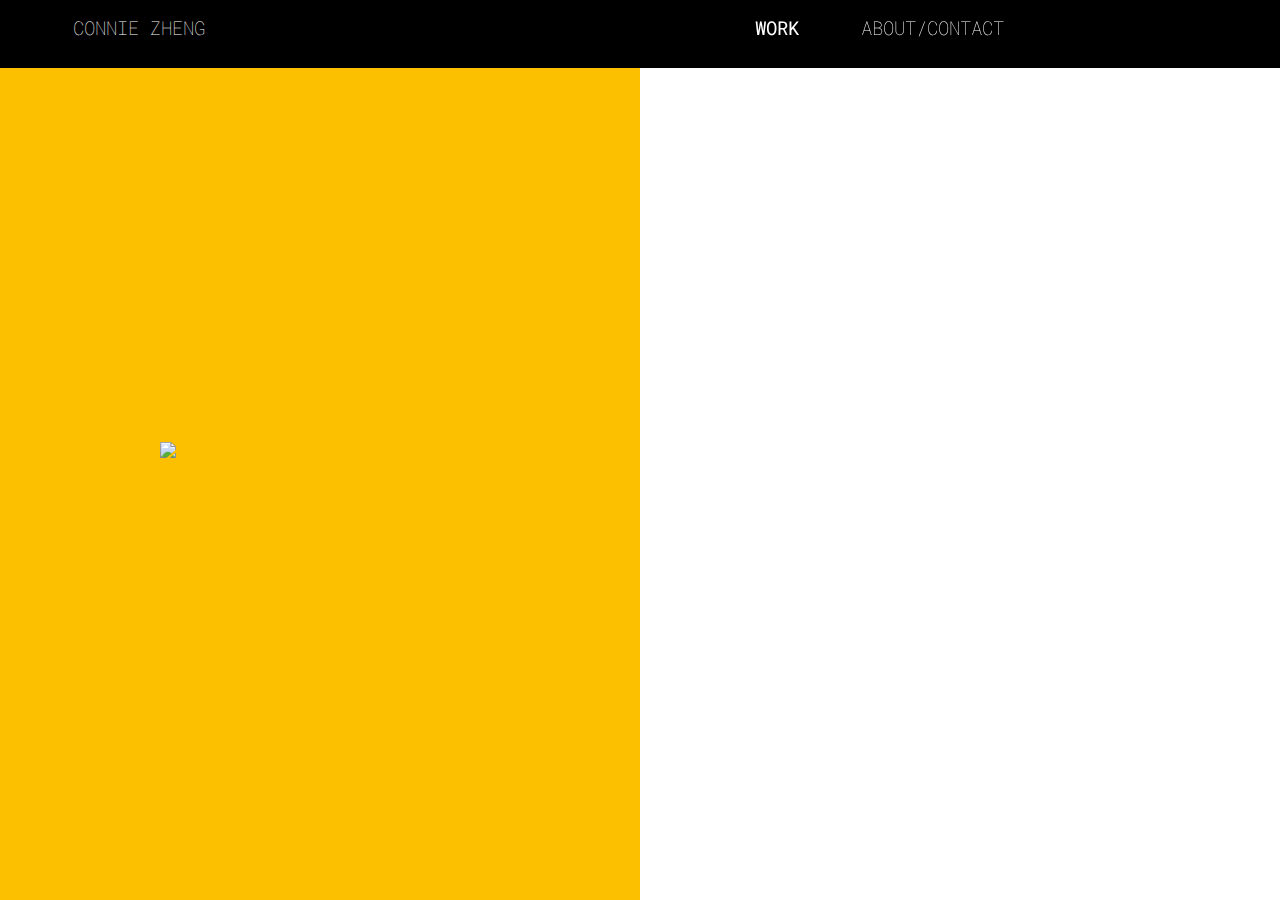
==== about.html @ e7ef461a "we" ====
<!doctype html>
<html>

<head>
    <title>About</title>
    <link rel="stylesheet" type="text/css" href="about.css">
    <script type="text/jscript" src="https://ajax.googleapis.com/ajax/libs/jquery/3.3.1/jquery.min.js"></script>
    <script src=”scripts.js”></script>
    <link href="https://fonts.googleapis.com/css?family=Roboto+Mono:400,500|Rubik:400,700,900" rel="stylesheet">
</head>
<div class="nav">
    <ul class="ul" id="ul">
        <li id="name"><a href="index.html">CONNIE ZHENG</a></li>
        <div class="dropdown">
            <button class="dropbtn">WORK
      <i class="fa fa-caret-down"></i>
    </button>
            <div class="dropdown-content">
                <a href="project1.html" class="active">Marketing Icon Gifs</a>
                <a href="project2.html">Didot Type Book</a>
                <a href="project3.html">Spatial Translation</a>
                <a href="project4.html">Visual Explanation</a>
            </div>
        </div>
        <li><a href="about.html">ABOUT/CONTACT</a></li>
    </ul>
</div>

<div class="leftbox">
    <img src="images/building.g" class="building">
</div>

<body>

</body>

</html>
---- about.css ----
html,
body {
    margin: 0;
    padding: 0;
}



.nav {
    background-color: black;
    padding-top: 3vh;
    padding-bottom: 3vh;
    height: 1.5vh;
    width: 100vw;
    color: white;
    position: fixed;
    font-family: 'Roboto Mono';
    font-weight: 400;
    z-index: 2;
}


ul {

    text-decoration: none;
    font-weight: 100;
    position: relative;
    left: 50vw;
    font-size: 1.5vw;

}

a {
    color: white;
    text-decoration: none;
}

a:hover {
    color: #FCC000;
}


li {
    display: inline;
    position: relative;
    left: 0%;
    top: -3.5vh;
    padding: 1vw;
}

.topnav .icon {
    display: none;
}

.dropdown {
    float: left;

}

.dropdown .dropbtn {
    font-size: 1.5vw;
    border: none;
    outline: none;
    color: white;
    background-color: inherit;
    font-family: 'Roboto Mono';
    position: fixed;
    left: 57%;
    top: -1.2%;
    padding: 2vw;

}

.dropdown-content {
    display: none;
    position: absolute;
    background-color: #f9f9f9;
    min-width: 260px;
    z-index: 2;

}

.dropdown-content a {
    float: none;
    color: black;
    padding: 12px 16px;
    text-decoration: none;
    display: block;
    text-align: left;
}

.topnav a:hover,
.dropdown:hover .dropbtn {
    color: #FCC000;
}

.dropdown-content a:hover {
    background-color: #ddd;
    color: black;
}

.dropdown:hover .dropdown-content {
    display: block;
    position: fixed;
    top: 8vh;
    left: 58vw;
    width: 25vw;
}

#name {
    left: -50%;
}

.leftbox {
    position: fixed;
    float: left;
    width: 50vw;
    height: 100vh;
    margin-left: auto;
    margin-right: auto;
    display: table;
    background: #FCC000;
}

.building {
    width: 25vw;
    position: fixed;
    left: 25%;
    top: 50%;
    transform: translate(-50%, -50%);
}
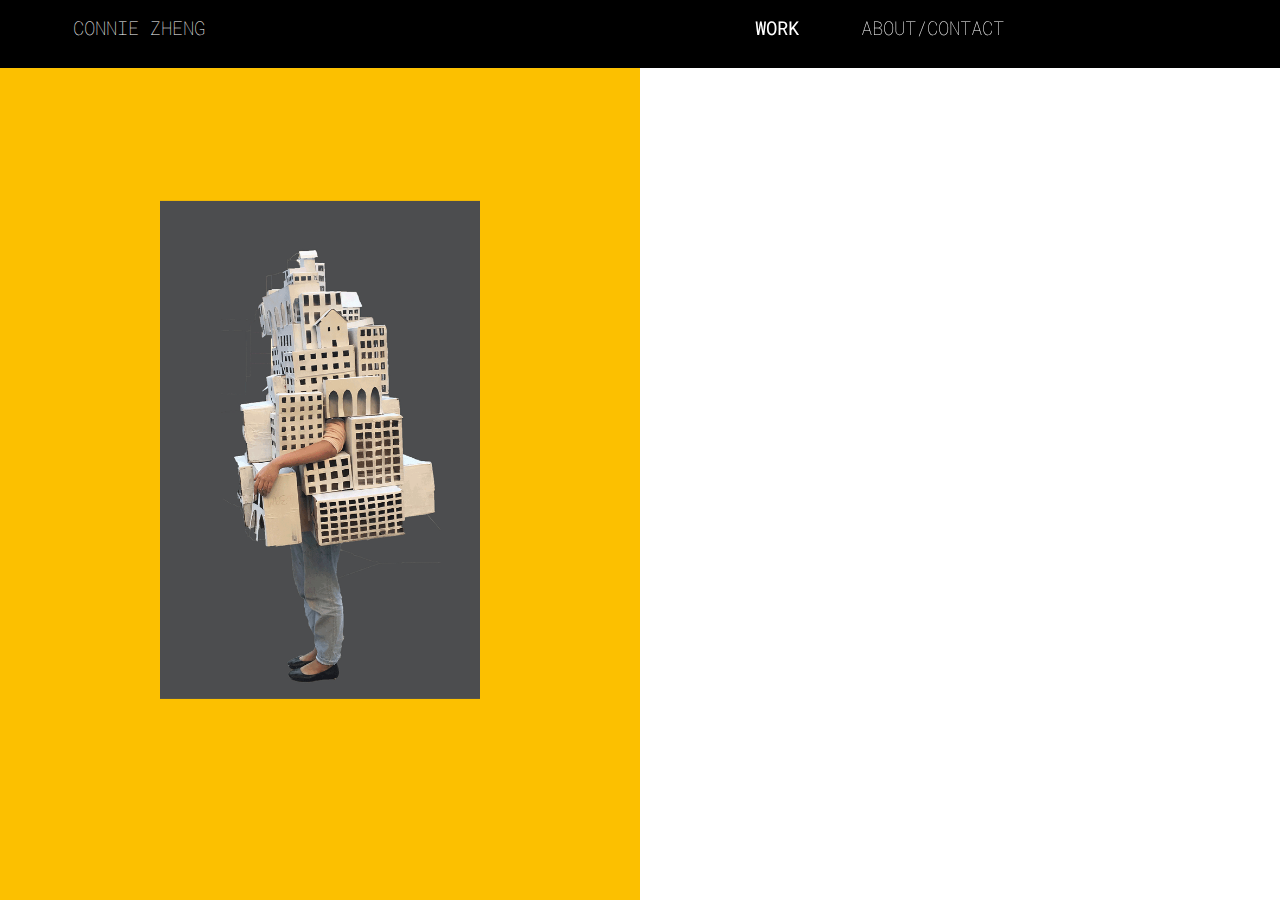
==== commit 24faa061: "wer" ====
--- a/about.html
+++ b/about.html
@@ -27,7 +27,7 @@
 </div>
 
 <div class="leftbox">
-    <img src="images/building.g" class="building">
+    <img src="images/building.gif" class="building">
 </div>
 
 <body>
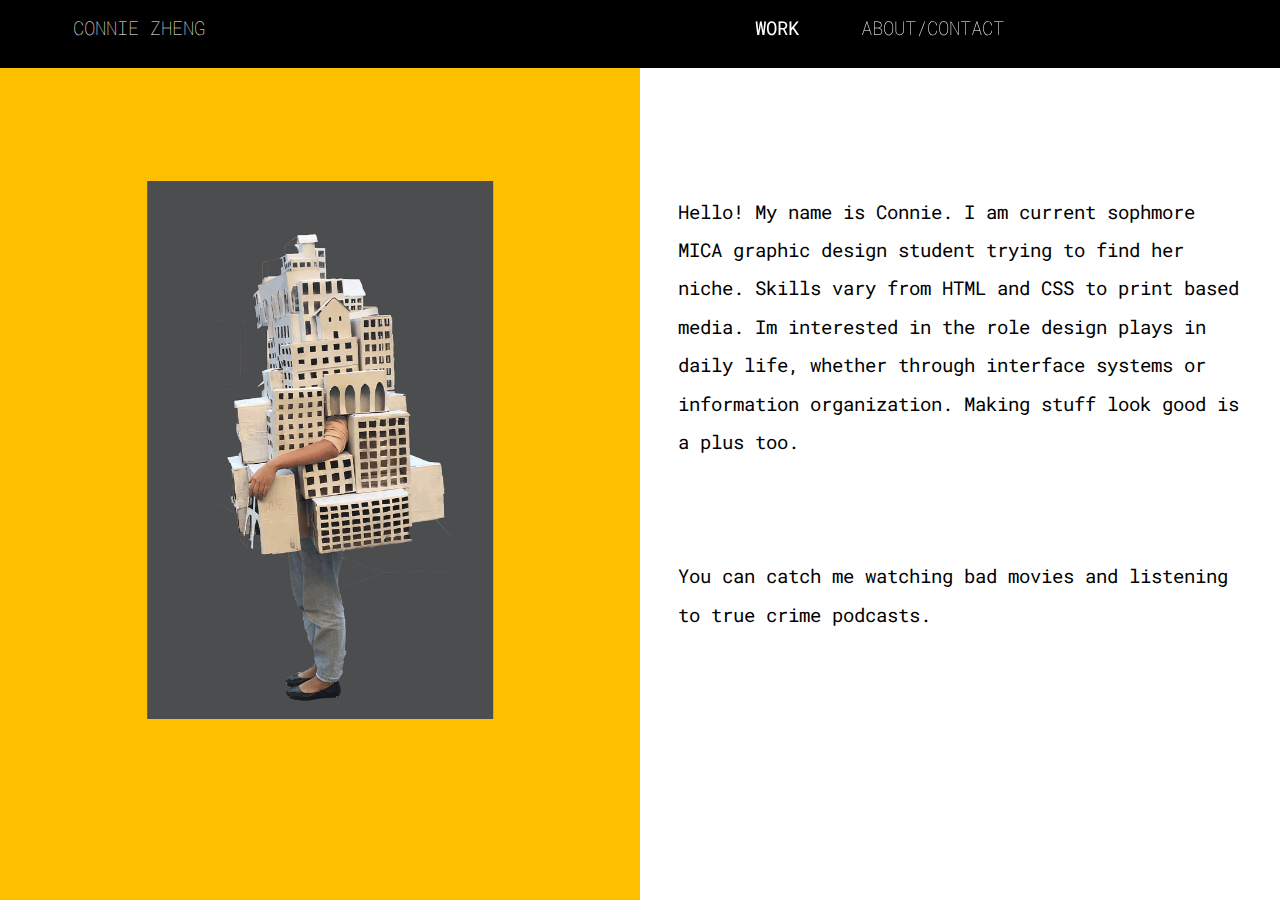
==== commit eb93fa95: "ads" ====
--- a/about.html
+++ b/about.html
@@ -30,6 +30,13 @@
     <img src="images/building.gif" class="building">
 </div>
 
+<div class="rightbox">
+    <p class="bio">Hello! My name is Connie. I am current sophmore MICA graphic design student trying to find her niche. Skills vary from HTML and CSS to print based media. Im interested in the role design plays in daily life, whether through interface systems or information organization. Making stuff look good is a plus too. </p>
+
+    <p class="bio">You can catch me watching bad movies and listening to true crime podcasts.</p>
+
+</div>
+
 <body>
 
 </body>
--- a/about.css
+++ b/about.css
@@ -127,5 +127,21 @@
     position: fixed;
     left: 25%;
     top: 50%;
+    width: 27vw;
     transform: translate(-50%, -50%);
 }
+
+.rightbox {
+    float: right;
+    width: 50vw;
+    height: 100vh;
+}
+
+.bio {
+    font-size: 1.5vw;
+    font-family: 'Roboto Mono';
+    position: relative;
+    top: 15vh;
+    padding: 3vw;
+    line-height: 2;
+}
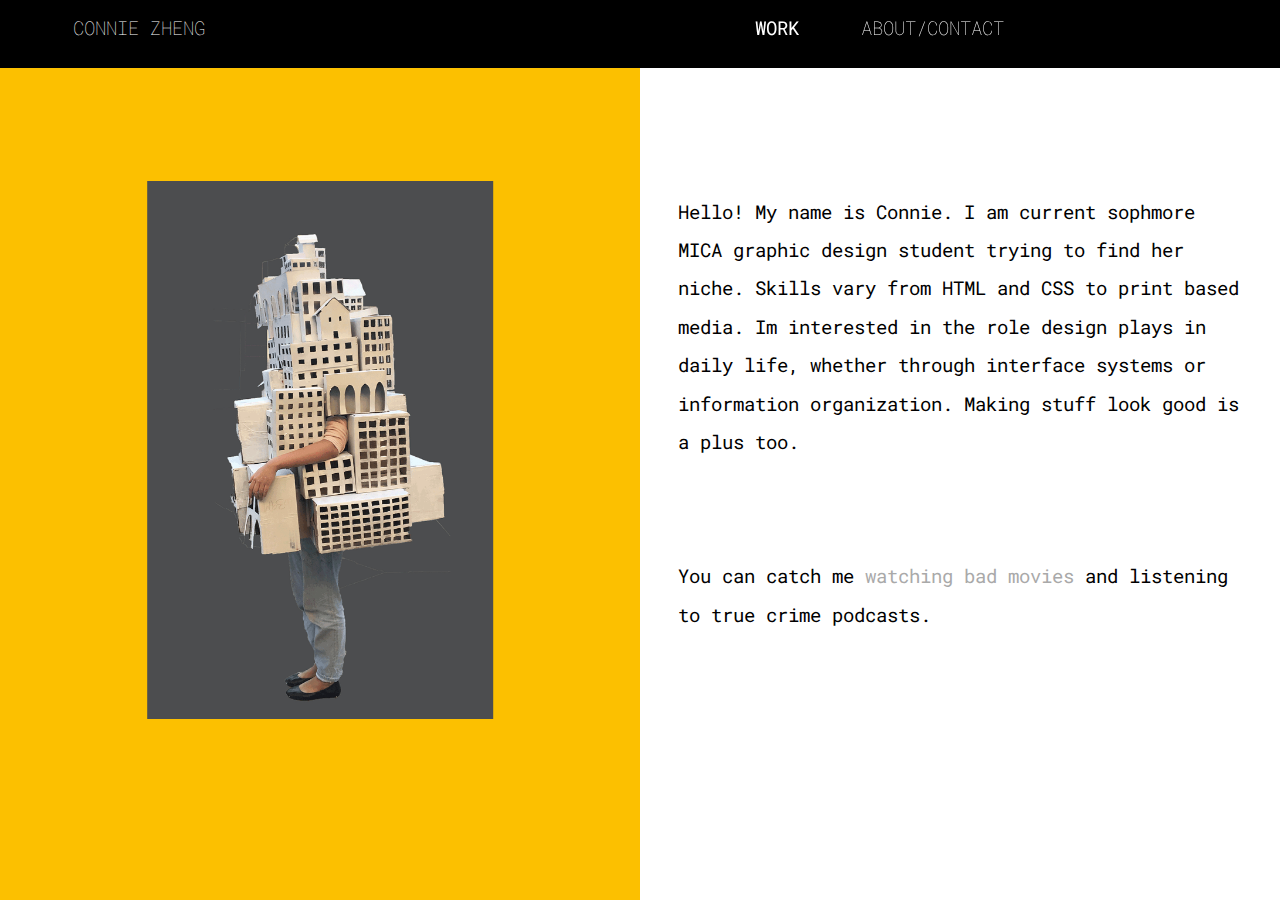
==== commit 7db8dbc3: "as" ====
--- a/about.html
+++ b/about.html
@@ -33,7 +33,7 @@
 <div class="rightbox">
     <p class="bio">Hello! My name is Connie. I am current sophmore MICA graphic design student trying to find her niche. Skills vary from HTML and CSS to print based media. Im interested in the role design plays in daily life, whether through interface systems or information organization. Making stuff look good is a plus too. </p>
 
-    <p class="bio">You can catch me watching bad movies and listening to true crime podcasts.</p>
+    <p class="bio">You can catch me<a href="https://www.youtube.com/watch?v=hQ7GQbfj__0" class="breen"> watching bad movies</a> and listening to true crime podcasts.</p>
 
 </div>
 
--- a/about.css
+++ b/about.css
@@ -145,3 +145,7 @@
     padding: 3vw;
     line-height: 2;
 }
+
+.breen {
+    color: darkgrey;
+}
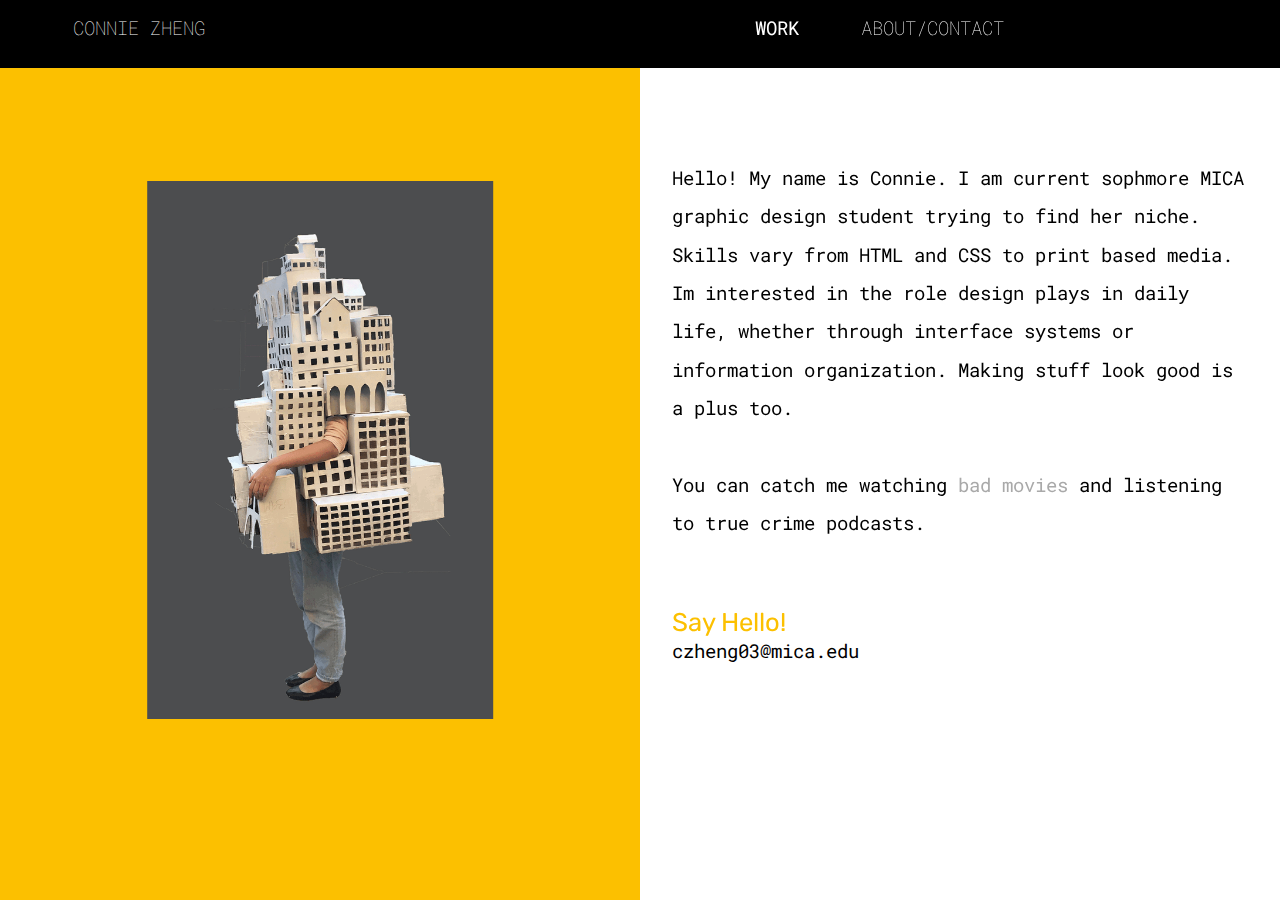
==== commit 7e60784a: "kj" ====
--- a/about.html
+++ b/about.html
@@ -31,9 +31,13 @@
 </div>
 
 <div class="rightbox">
-    <p class="bio">Hello! My name is Connie. I am current sophmore MICA graphic design student trying to find her niche. Skills vary from HTML and CSS to print based media. Im interested in the role design plays in daily life, whether through interface systems or information organization. Making stuff look good is a plus too. </p>
+    <p class="bio">Hello! My name is Connie. I am current sophmore MICA graphic design student trying to find her niche. Skills vary from HTML and CSS to print based media. Im interested in the role design plays in daily life, whether through interface systems or information organization. Making stuff look good is a plus too.<br><br> You can catch me watching <a href="https://www.youtube.com/watch?v=hQ7GQbfj__0" class="breen"> bad movies</a> and listening to true crime podcasts.</p>
 
-    <p class="bio">You can catch me<a href="https://www.youtube.com/watch?v=hQ7GQbfj__0" class="breen"> watching bad movies</a> and listening to true crime podcasts.</p>
+    <h class="greeting">Say Hello!</h>
+    <p class="email">
+        czheng03@mica.edu
+    </p>
+
 
 </div>
 
--- a/about.css
+++ b/about.css
@@ -142,10 +142,31 @@
     font-family: 'Roboto Mono';
     position: relative;
     top: 15vh;
-    padding: 3vw;
+    padding-left: 2.5vw;
+    padding-right: 2.5vw;
+    padding-top: 0.5vh;
     line-height: 2;
 }
+
 
 .breen {
     color: darkgrey;
 }
+
+.greeting {
+    font-size: 2vw;
+    font-family: 'Rubik';
+    position: relative;
+    top: 20vh;
+    padding-left: 2.5vw;
+    color: #FCC000;
+}
+
+.email {
+    font-size: 1.5vw;
+    position: relative;
+    top: 18vh;
+    left: 2.5vw;
+    font-family: 'Roboto Mono';
+
+}
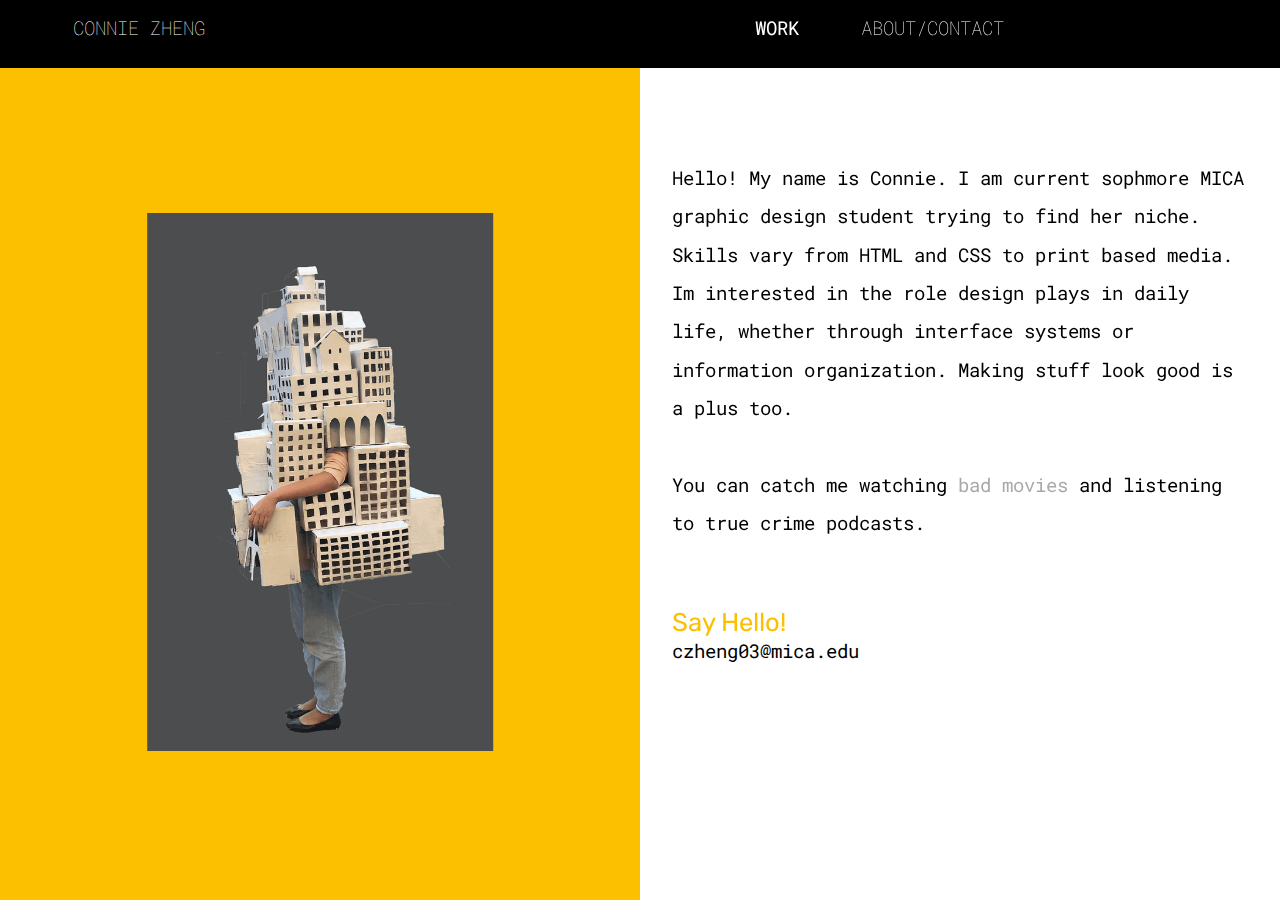
==== commit 65377297: "h" ====
--- a/about.html
+++ b/about.html
@@ -2,6 +2,7 @@
 <html>
 
 <head>
+    <meta name="viewport" content="width=device-width,initial-scale=1.0">
     <title>About</title>
     <link rel="stylesheet" type="text/css" href="about.css">
     <script type="text/jscript" src="https://ajax.googleapis.com/ajax/libs/jquery/3.3.1/jquery.min.js"></script>
@@ -38,6 +39,8 @@
         czheng03@mica.edu
     </p>
 
+    <img src="images/building.gif" class="m-building">
+
 
 </div>
 
--- a/about.css
+++ b/about.css
@@ -126,7 +126,7 @@
     width: 25vw;
     position: fixed;
     left: 25%;
-    top: 50%;
+    top: 53.5%;
     width: 27vw;
     transform: translate(-50%, -50%);
 }
@@ -170,3 +170,53 @@
     font-family: 'Roboto Mono';
 
 }
+
+.m-building {
+    display: none;
+}
+
+/*-----Mobile responsive----*/
+
+@media only screen and (max-width: 600px) {
+    .leftbox {
+        display: none;
+    }
+    .rightbox {
+        display
+    }
+
+
+    .bio {
+        font-size: 3vw;
+        padding: 0;
+        top: 65vh;
+        width: 80vw;
+        margin-left: -40vw;
+
+    }
+
+    .greeting {
+        font-size: 5vw;
+        padding: 0;
+        top: 70vh;
+        width: 80vw;
+        margin-left: -40vw;
+    }
+
+    .email {
+        font-size: 4vw;
+        top: 68vh;
+        width: 80vw;
+        margin-left: -43vw;
+        padding-bottom: 5vh;
+
+    }
+
+    .m-building {
+        display: block;
+        width: 50vw;
+        position: relative;
+        top: -45vh;
+        left: -25vw;
+    }
+}
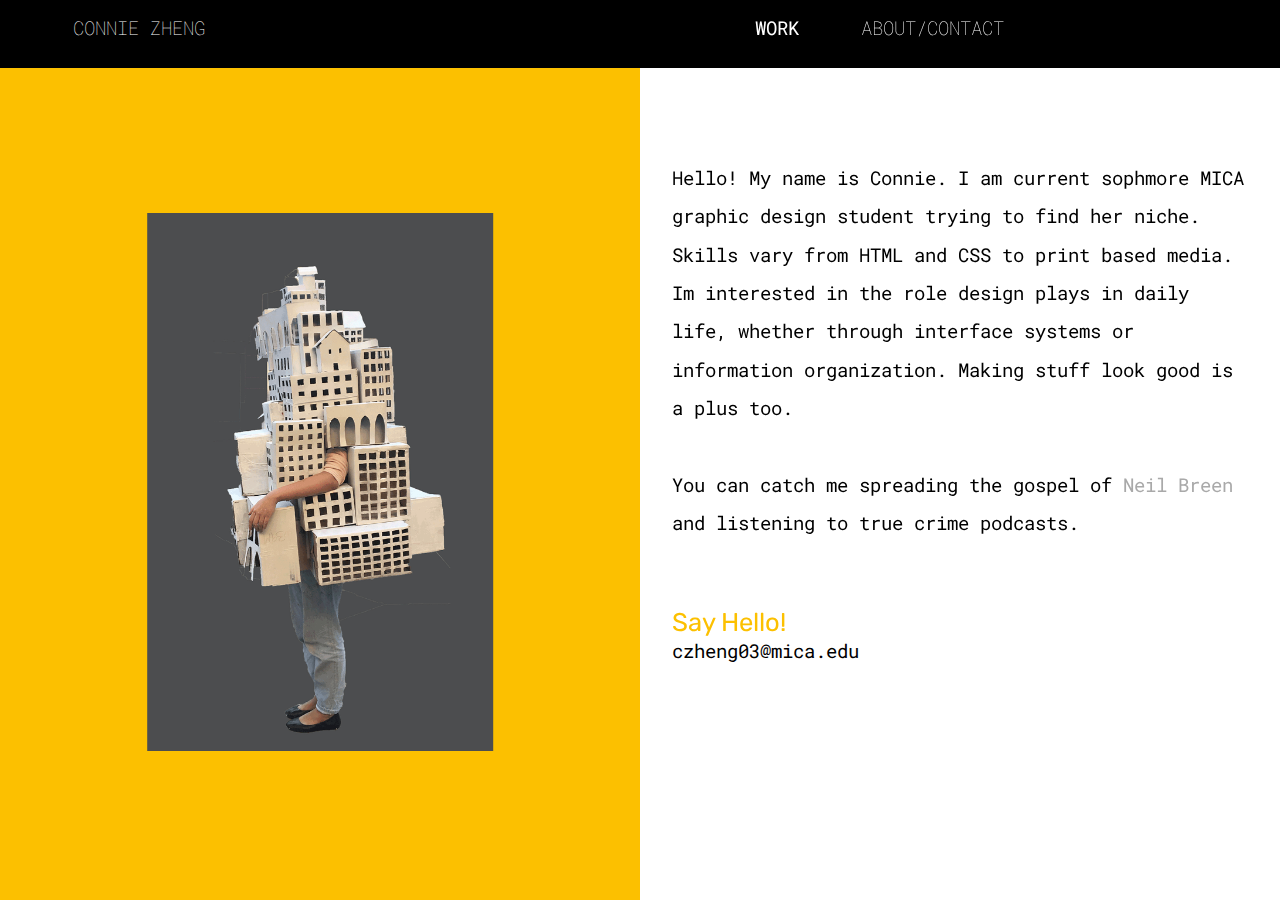
==== commit b744240e: "vghjkl;" ====
--- a/about.html
+++ b/about.html
@@ -32,7 +32,7 @@
 </div>
 
 <div class="rightbox">
-    <p class="bio">Hello! My name is Connie. I am current sophmore MICA graphic design student trying to find her niche. Skills vary from HTML and CSS to print based media. Im interested in the role design plays in daily life, whether through interface systems or information organization. Making stuff look good is a plus too.<br><br> You can catch me watching <a href="https://www.youtube.com/watch?v=hQ7GQbfj__0" class="breen"> bad movies</a> and listening to true crime podcasts.</p>
+    <p class="bio">Hello! My name is Connie. I am current sophmore MICA graphic design student trying to find her niche. Skills vary from HTML and CSS to print based media. Im interested in the role design plays in daily life, whether through interface systems or information organization. Making stuff look good is a plus too.<br><br> You can catch me spreading the gospel of <a href="https://www.youtube.com/watch?v=hQ7GQbfj__0" class="breen"> Neil Breen </a> and listening to true crime podcasts.</p>
 
     <h class="greeting">Say Hello!</h>
     <p class="email">
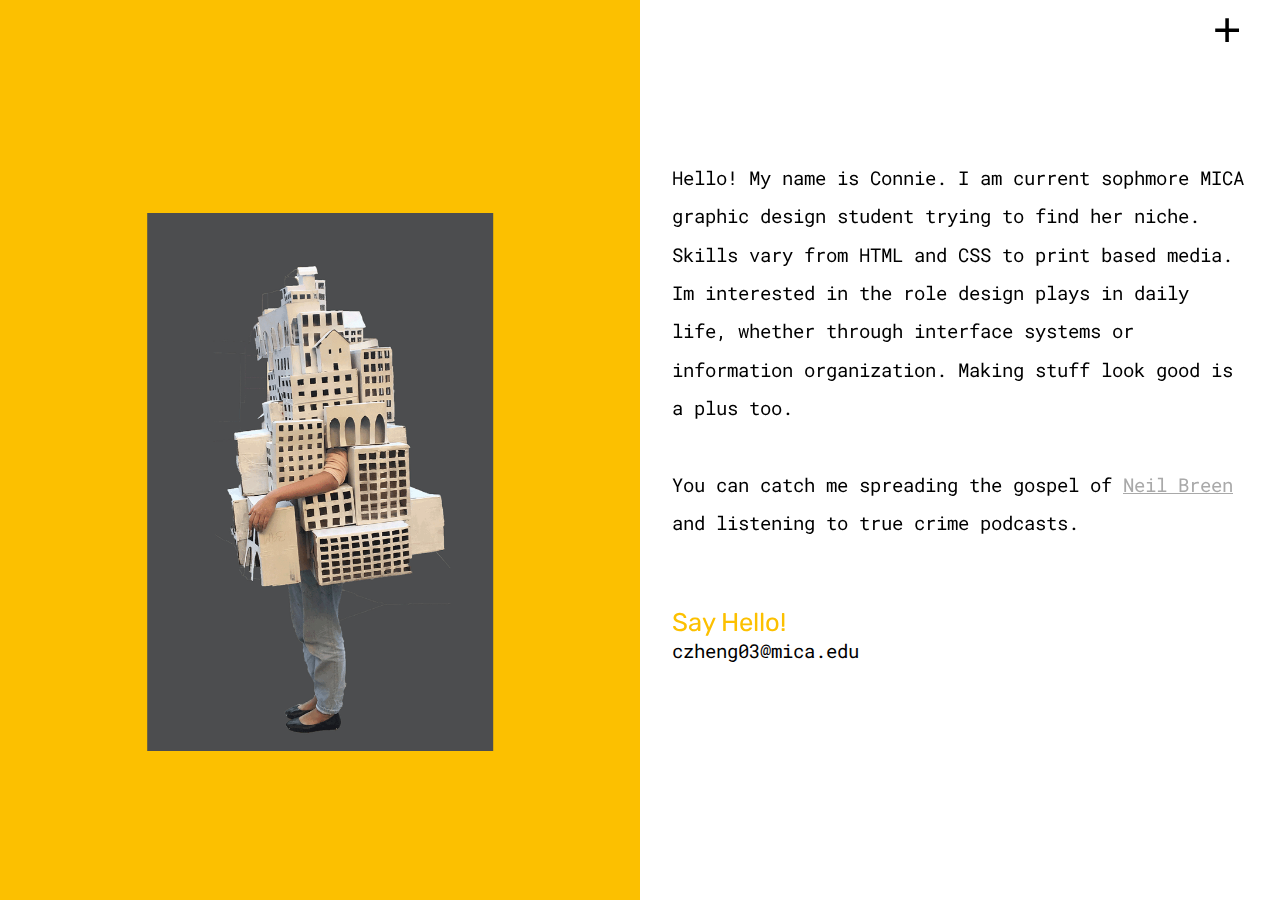
==== commit 2709e130: "bloop" ====
--- a/about.html
+++ b/about.html
@@ -9,22 +9,14 @@
     <script src=”scripts.js”></script>
     <link href="https://fonts.googleapis.com/css?family=Roboto+Mono:400,500|Rubik:400,700,900" rel="stylesheet">
 </head>
-<div class="nav">
-    <ul class="ul" id="ul">
-        <li id="name"><a href="index.html">CONNIE ZHENG</a></li>
-        <div class="dropdown">
-            <button class="dropbtn">WORK
-      <i class="fa fa-caret-down"></i>
-    </button>
-            <div class="dropdown-content">
-                <a href="project1.html" class="active">Marketing Icon Gifs</a>
-                <a href="project2.html">Didot Type Book</a>
-                <a href="project3.html">Spatial Translation</a>
-                <a href="project4.html">Visual Explanation</a>
-            </div>
-        </div>
-        <li><a href="about.html">ABOUT/CONTACT</a></li>
-    </ul>
+<div id="toggle-button" onclick="toggleNav()">+</div>
+<div id="nav">
+    <a href="index.html" class="link1" id="active">Home</a>
+    <a href="project1.html" class="link2">Marketing Gif Icons</a>
+    <a href="project2.html" class="link3">Didot Type Book</a>
+    <a href="project3.html" class="link4">Spatial Translation</a>
+    <a href="project4.html" class="link5">Visual Translation</a>
+    <a href="about.html" class="link6">About/Contact</a>
 </div>
 
 <div class="leftbox">
@@ -44,6 +36,55 @@
 
 </div>
 
+<script>
+    var opened = false;
+
+    function toggleNav() {
+        if (opened === false) {
+            document.getElementById("nav").style.width = "100vw";
+            opened = true;
+            document.getElementById("toggle-button").style.transform = "rotate(45deg)";
+            document.getElementById("toggle-button").style.color = "white";
+
+
+        } else {
+            document.getElementById("nav").style.width = "0px";
+            opened = false;
+            document.getElementById("toggle-button").style.transform = "rotate(0deg)";
+            document.getElementById("toggle-button").style.color = "black";
+
+        }
+    }
+
+
+    $('.link2').hover(function() {
+        document.getElementById("nav").style.backgroundColor = "grey";
+
+    }, function() {
+        document.getElementById("nav").style.backgroundColor = "black";
+
+    });
+
+    $('.link3').hover(function() {
+        document.getElementById("nav").style.backgroundColor = "#80C197";
+    }, function() {
+        document.getElementById("nav").style.backgroundColor = "black";
+
+    });
+    $('.link4').hover(function() {
+        document.getElementById("nav").style.backgroundColor = "#4173CB";
+    }, function() {
+        document.getElementById("nav").style.backgroundColor = "black";
+
+    });
+    $('.link5').hover(function() {
+        document.getElementById("nav").style.backgroundColor = "#FFB8B8";
+    }, function() {
+        document.getElementById("nav").style.backgroundColor = "black";
+
+    });
+</script>
+
 <body>
 
 </body>
--- a/about.css
+++ b/about.css
@@ -5,110 +5,174 @@
 }
 
 
-
-.nav {
+#toggle-button {
+    font-size: 4vw;
+    font-weight: bold;
+    position: fixed;
+    right: 0;
+    color: black;
+    transition: .3s;
+    z-index: 4;
+    right: 3vw;
+}
+
+#toggle-button:hover {
+    color: greenyellow;
+    cursor: pointer;
+}
+
+#nav {
+    margin: 0;
+    padding: 0;
+    display: block;
     background-color: black;
-    padding-top: 3vh;
-    padding-bottom: 3vh;
-    height: 1.5vh;
-    width: 100vw;
-    color: white;
-    position: fixed;
-    font-family: 'Roboto Mono';
-    font-weight: 400;
-    z-index: 2;
-}
-
-
-ul {
-
-    text-decoration: none;
-    font-weight: 100;
-    position: relative;
-    left: 50vw;
-    font-size: 1.5vw;
-
-}
-
-a {
-    color: white;
-    text-decoration: none;
-}
-
-a:hover {
-    color: #FCC000;
-}
-
-
-li {
-    display: inline;
-    position: relative;
-    left: 0%;
-    top: -3.5vh;
-    padding: 1vw;
-}
-
-.topnav .icon {
-    display: none;
-}
-
-.dropdown {
-    float: left;
-
-}
-
-.dropdown .dropbtn {
-    font-size: 1.5vw;
-    border: none;
-    outline: none;
-    color: white;
-    background-color: inherit;
-    font-family: 'Roboto Mono';
-    position: fixed;
-    left: 57%;
-    top: -1.2%;
-    padding: 2vw;
-
-}
-
-.dropdown-content {
-    display: none;
-    position: absolute;
-    background-color: #f9f9f9;
-    min-width: 260px;
-    z-index: 2;
-
-}
-
-.dropdown-content a {
-    float: none;
-    color: black;
-    padding: 12px 16px;
-    text-decoration: none;
-    display: block;
-    text-align: left;
-}
-
-.topnav a:hover,
-.dropdown:hover .dropbtn {
-    color: #FCC000;
-}
-
-.dropdown-content a:hover {
-    background-color: #ddd;
-    color: black;
-}
-
-.dropdown:hover .dropdown-content {
-    display: block;
-    position: fixed;
-    top: 8vh;
-    left: 58vw;
-    width: 25vw;
-}
-
-#name {
-    left: -50%;
+    color: white;
+    height: 100vh;
+    position: fixed;
+    top: 0px;
+    right: 0;
+    z-index: 3;
+    /* align the box from RIGHT so it changes width from RIGHT */
+    width: 0px;
+    transition: .5s;
+}
+
+.link1 {
+    position: relative;
+    padding-left: 43vw;
+    top: 20vh;
+    margin-top: 3vh;
+    font-size: 5vw;
+    color: white;
+    z-index: 3;
+    overflow: hidden;
+    text-overflow: ellipsis;
+    font-family: 'Rubik';
+    font-weight: 800;
+    text-decoration: none;
+    letter-spacing: 0.1vw;
+    text-align: center;
+
+}
+
+.link2 {
+    position: relative;
+    padding-left: 25vw;
+    top: 20vh;
+    margin-top: 3vh;
+    font-size: 5vw;
+    color: white;
+    z-index: 3;
+    overflow: hidden;
+    text-overflow: ellipsis;
+    font-family: 'Rubik';
+    font-weight: 800;
+    text-decoration: none;
+    letter-spacing: 0.1vw;
+
+}
+
+.link3 {
+    position: relative;
+    padding-left: 30vw;
+    top: 20vh;
+    margin-top: 3vh;
+    font-size: 5vw;
+    color: white;
+    z-index: 3;
+    overflow: hidden;
+    text-overflow: ellipsis;
+    font-family: 'Rubik';
+    font-weight: 800;
+    text-decoration: none;
+    letter-spacing: 0.1vw;
+
+}
+
+.link4 {
+    position: relative;
+    padding-left: 25vw;
+    top: 20vh;
+    margin-top: 3vh;
+    font-size: 5vw;
+    color: white;
+    z-index: 3;
+    overflow: hidden;
+    text-overflow: ellipsis;
+    font-family: 'Rubik';
+    font-weight: 800;
+    text-decoration: none;
+    letter-spacing: 0.1vw;
+
+}
+
+.link5 {
+    position: relative;
+    padding-left: 27vw;
+    top: 20vh;
+    margin-top: 3vh;
+    font-size: 5vw;
+    color: white;
+    z-index: 3;
+    overflow: hidden;
+    text-overflow: ellipsis;
+    font-family: 'Rubik';
+    font-weight: 800;
+    text-decoration: none;
+    letter-spacing: 0.1vw;
+
+}
+
+.link6 {
+    position: relative;
+    padding-left: 31vw;
+    top: 20vh;
+    margin-top: 3vh;
+    font-size: 5vw;
+    color: white;
+    z-index: 3;
+    overflow: hidden;
+    text-overflow: ellipsis;
+    font-family: 'Rubik';
+    font-weight: 800;
+    text-decoration: none;
+    letter-spacing: 0.1vw;
+
+}
+
+a:visited {
+    color: white;
+    text-decoration: none;
+}
+
+.link1:hover {
+    color: #FCC000;
+    text-decoration: none;
+}
+
+.link2:hover {
+    color: #FCC000;
+    text-decoration: none;
+}
+
+.link3:hover {
+    color: #FCC000;
+    text-decoration: none;
+}
+
+.link4:hover {
+    color: #FCC000;
+    text-decoration: none;
+}
+
+.link5:hover {
+    color: #FCC000;
+    text-decoration: none;
+}
+
+.link6:hover {
+    color: #FCC000;
+    text-decoration: none;
 }
 
 .leftbox {
